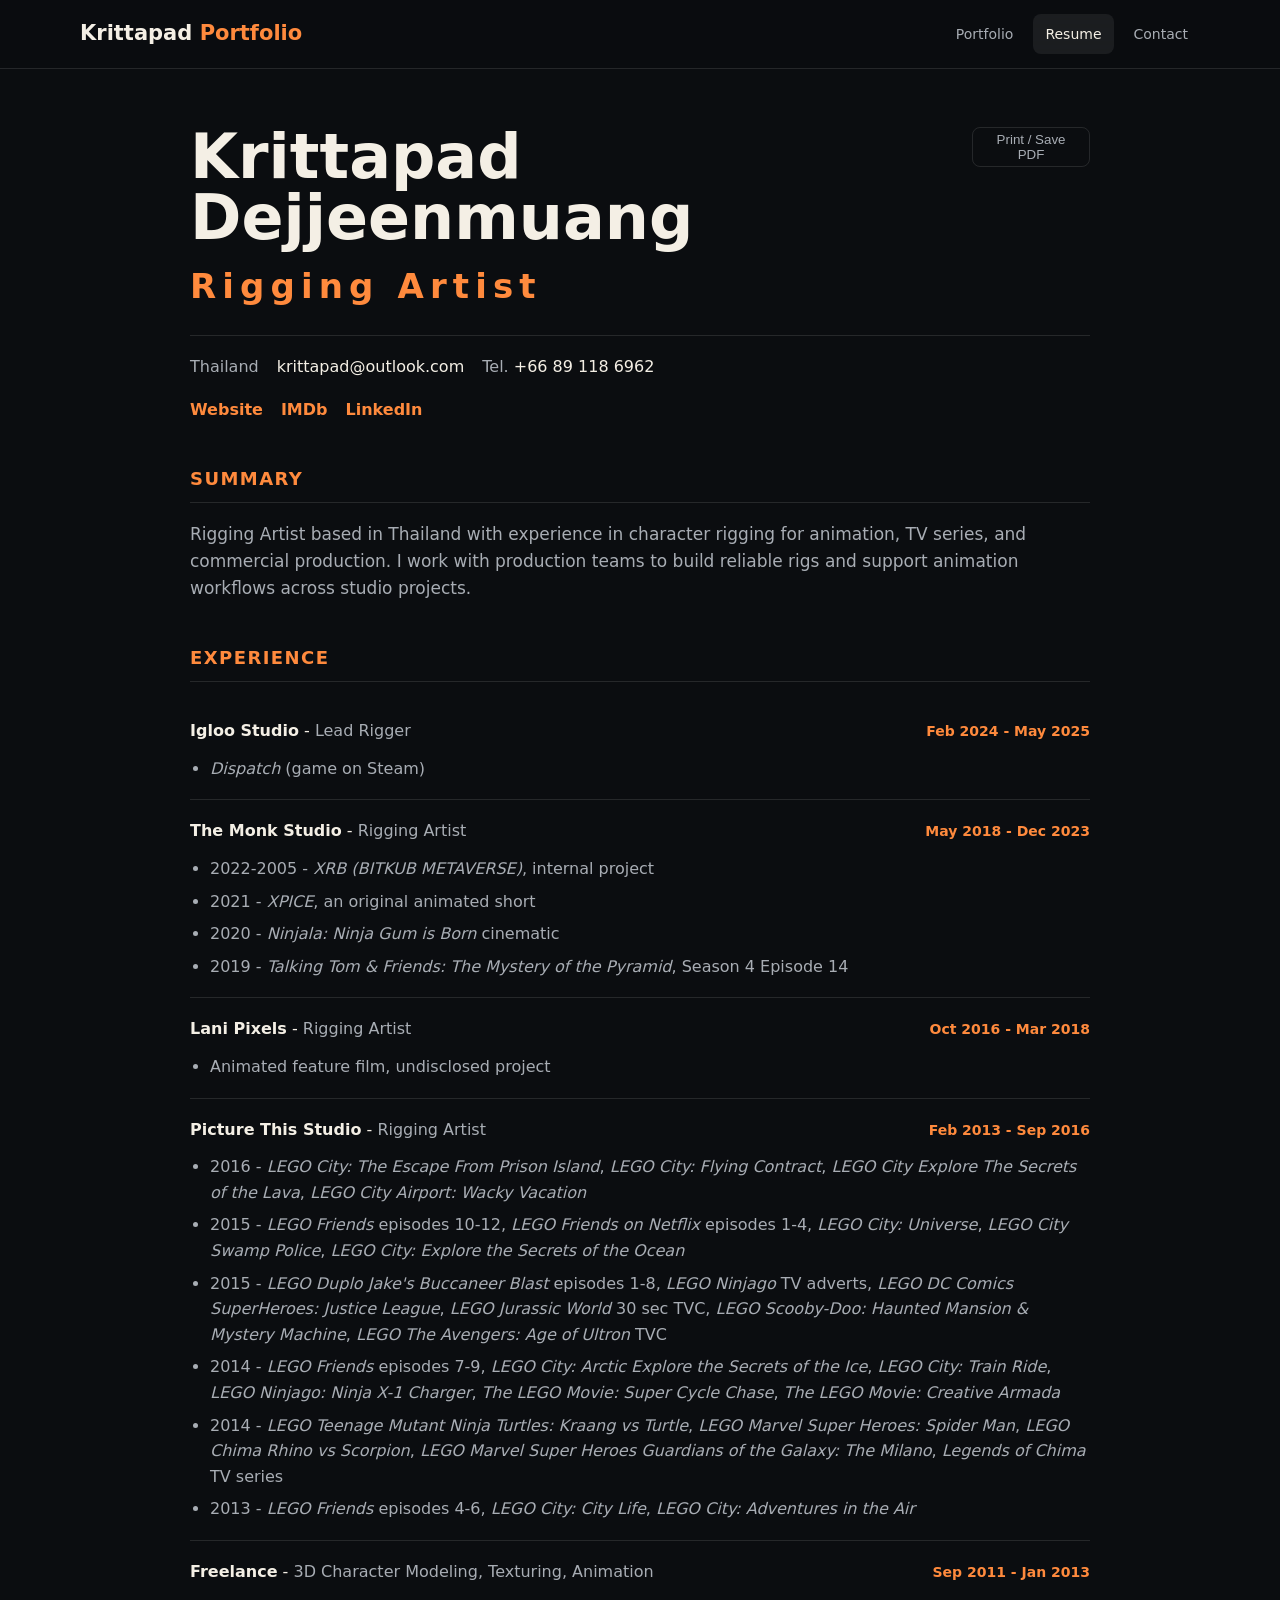
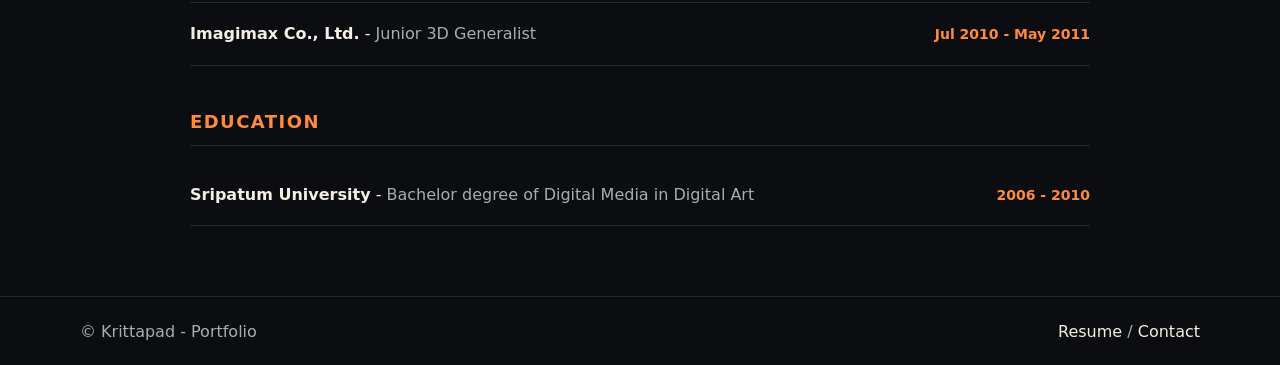
==== resume.html @ f4328eea "Add files via upload" ====
﻿<!DOCTYPE html>
<html lang="en">
<head>
  <meta charset="UTF-8">
  <meta name="viewport" content="width=device-width, initial-scale=1.0">
  <title>Resume - Krittapad Dejjeenmuang</title>
  <meta name="description" content="Resume of Krittapad Dejjeenmuang - Rigging Artist based in Thailand.">
  <link rel="stylesheet" href="assets/css/style.css">
</head>
<body>
  <header class="site-header"><div class="container site-header__inner"><a class="site-logo" href="index.html">Krittapad <span>Portfolio</span></a><button class="nav-toggle" type="button" aria-label="Toggle navigation" aria-expanded="false" aria-controls="primary-nav"><svg viewBox="0 0 24 24" fill="none" stroke="currentColor" stroke-width="2"><path d="M3 6h18M3 12h18M3 18h18"/></svg></button><nav class="nav" id="primary-nav"><div class="nav__item"><a class="nav__link" href="index.html">Portfolio</a></div><div class="nav__item"><a class="nav__link is-active" href="resume.html">Resume</a></div><div class="nav__item"><a class="nav__link" href="contact.html">Contact</a></div></nav></div></header>

  <main>
    <div class="container-narrow resume">
      <header class="resume__head">
        <div>
          <h1 class="resume__name">Krittapad Dejjeenmuang</h1>
          <p class="resume__role">Rigging Artist</p>
        </div>
        <button class="print-button" type="button" onclick="window.print()">Print / Save PDF</button>
      </header>

      <div class="resume__contact">
        <span>Thailand</span>
        <span><a href="mailto:krittapad@outlook.com">krittapad@outlook.com</a></span>
        <span>Tel. <a href="tel:+66891186962">+66 89 118 6962</a></span>
      </div>
      <div class="resume__contact resume__contact--links">
        <span><a href="index.html">Website</a></span>
        <span><a href="https://www.imdb.com/name/nm6380042/">IMDb</a></span>
        <span><a href="https://www.linkedin.com/in/krittapad/" target="_blank" rel="noopener">LinkedIn</a></span>
      </div>

      <section class="resume__section">
        <h2>Summary</h2>
        <p class="resume__summary">Rigging Artist based in Thailand with experience in character rigging for animation, TV series, and commercial production. I work with production teams to build reliable rigs and support animation workflows across studio projects.</p>
      </section>

      <section class="resume__section">
        <h2>Experience</h2>

        <article class="job">
          <div class="job__head">
            <div><span class="job__company">Igloo Studio</span> - <span class="job__role">Lead Rigger</span></div>
            <span class="job__dates">Feb 2024 - May 2025</span>
          </div>
          <ul>
            <li><em>Dispatch</em> (game on Steam)</li>
          </ul>
        </article>

        <article class="job">
          <div class="job__head">
            <div><span class="job__company">The Monk Studio</span> - <span class="job__role">Rigging Artist</span></div>
            <span class="job__dates">May 2018 - Dec 2023</span>
          </div>
          <ul>
            <li>2022-2005 - <em>XRB (BITKUB METAVERSE)</em>, internal project</li>
            <li>2021 - <em>XPICE</em>, an original animated short</li>
            <li>2020 - <em>Ninjala: Ninja Gum is Born</em> cinematic</li>
            <li>2019 - <em>Talking Tom &amp; Friends: The Mystery of the Pyramid</em>, Season 4 Episode 14</li>
          </ul>
        </article>

        <article class="job">
          <div class="job__head">
            <div><span class="job__company">Lani Pixels</span> - <span class="job__role">Rigging Artist</span></div>
            <span class="job__dates">Oct 2016 - Mar 2018</span>
          </div>
          <ul>
            <li>Animated feature film, undisclosed project</li>
          </ul>
        </article>

        <article class="job">
          <div class="job__head">
            <div><span class="job__company">Picture This Studio</span> - <span class="job__role">Rigging Artist</span></div>
            <span class="job__dates">Feb 2013 - Sep 2016</span>
          </div>
          <ul>
            <li>2016 - <em>LEGO City: The Escape From Prison Island</em>, <em>LEGO City: Flying Contract</em>, <em>LEGO City Explore The Secrets of the Lava</em>, <em>LEGO City Airport: Wacky Vacation</em></li>
            <li>2015 - <em>LEGO Friends</em> episodes 10-12, <em>LEGO Friends on Netflix</em> episodes 1-4, <em>LEGO City: Universe</em>, <em>LEGO City Swamp Police</em>, <em>LEGO City: Explore the Secrets of the Ocean</em></li>
            <li>2015 - <em>LEGO Duplo Jake's Buccaneer Blast</em> episodes 1-8, <em>LEGO Ninjago</em> TV adverts, <em>LEGO DC Comics SuperHeroes: Justice League</em>, <em>LEGO Jurassic World</em> 30 sec TVC, <em>LEGO Scooby-Doo: Haunted Mansion &amp; Mystery Machine</em>, <em>LEGO The Avengers: Age of Ultron</em> TVC</li>
            <li>2014 - <em>LEGO Friends</em> episodes 7-9, <em>LEGO City: Arctic Explore the Secrets of the Ice</em>, <em>LEGO City: Train Ride</em>, <em>LEGO Ninjago: Ninja X-1 Charger</em>, <em>The LEGO Movie: Super Cycle Chase</em>, <em>The LEGO Movie: Creative Armada</em></li>
            <li>2014 - <em>LEGO Teenage Mutant Ninja Turtles: Kraang vs Turtle</em>, <em>LEGO Marvel Super Heroes: Spider Man</em>, <em>LEGO Chima Rhino vs Scorpion</em>, <em>LEGO Marvel Super Heroes Guardians of the Galaxy: The Milano</em>, <em>Legends of Chima</em> TV series</li>
            <li>2013 - <em>LEGO Friends</em> episodes 4-6, <em>LEGO City: City Life</em>, <em>LEGO City: Adventures in the Air</em></li>
          </ul>
        </article>

        <article class="job">
          <div class="job__head">
            <div><span class="job__company">Freelance</span> - <span class="job__role">3D Character Modeling, Texturing, Animation</span></div>
            <span class="job__dates">Sep 2011 - Jan 2013</span>
          </div>
        </article>

        <article class="job">
          <div class="job__head">
            <div><span class="job__company">Imagimax Co., Ltd.</span> - <span class="job__role">Junior 3D Generalist</span></div>
            <span class="job__dates">Jul 2010 - May 2011</span>
          </div>
        </article>
      </section>

      <section class="resume__section">
        <h2>Education</h2>
        <article class="job">
          <div class="job__head">
            <div><span class="job__company">Sripatum University</span> - <span class="job__role">Bachelor degree of Digital Media in Digital Art</span></div>
            <span class="job__dates">2006 - 2010</span>
          </div>
        </article>
      </section>
    </div>
  </main>

  <footer class="site-footer"><div class="container site-footer__inner"><span>&copy; Krittapad - Portfolio</span><span><a href="resume.html">Resume</a> / <a href="contact.html">Contact</a></span></div></footer>
  <script src="assets/js/main.js"></script>
</body>
</html>
---- assets/css/style.css ----
:root {
  --bg: #0b0d10;
  --bg-soft: #12161b;
  --bg-card: #171c22;
  --fg: #f4efe5;
  --fg-muted: #a8adb4;
  --line: rgba(255, 255, 255, 0.11);
  --gold: #ff8a3d;
  --gold-strong: #ffb067;
  --teal: #70c7b7;
  --red: #d76962;
  --max: 1120px;
}

* {
  box-sizing: border-box;
}

html {
  scroll-behavior: smooth;
}

body {
  margin: 0;
  background: var(--bg);
  color: var(--fg);
  font-family: Inter, ui-sans-serif, system-ui, -apple-system, BlinkMacSystemFont, "Segoe UI", Arial, sans-serif;
  line-height: 1.6;
}

img {
  display: block;
  max-width: 100%;
}

a {
  color: inherit;
  text-decoration: none;
}

.container {
  width: min(calc(100% - 32px), var(--max));
  margin: 0 auto;
}

.container-narrow {
  width: min(calc(100% - 32px), 900px);
  margin: 0 auto;
}

.site-header {
  position: sticky;
  top: 0;
  z-index: 20;
  background: rgba(11, 13, 16, 0.86);
  border-bottom: 1px solid var(--line);
  backdrop-filter: blur(16px);
}

.site-header__inner,
.site-footer__inner {
  display: flex;
  align-items: center;
  justify-content: space-between;
  gap: 24px;
  min-height: 68px;
}

.site-logo {
  font-size: 21px;
  font-weight: 800;
  letter-spacing: 0;
}

.site-logo span {
  color: var(--gold);
}

.nav {
  display: flex;
  align-items: center;
  gap: 8px;
}

.nav__item {
  position: relative;
}

.nav__link {
  display: inline-flex;
  align-items: center;
  min-height: 40px;
  padding: 0 12px;
  color: var(--fg-muted);
  font-size: 14px;
  border-radius: 8px;
}

.nav__link:hover,
.nav__link.is-active {
  color: var(--fg);
  background: rgba(255, 255, 255, 0.07);
}

.nav__submenu {
  position: absolute;
  top: calc(100% + 10px);
  left: 0;
  width: 250px;
  margin: 0;
  padding: 8px;
  list-style: none;
  background: #14181e;
  border: 1px solid var(--line);
  border-radius: 8px;
  box-shadow: 0 18px 50px rgba(0, 0, 0, 0.36);
  opacity: 0;
  pointer-events: none;
  transform: translateY(6px);
  transition: 160ms ease;
}

.nav__item:hover .nav__submenu,
.nav__item:focus-within .nav__submenu {
  opacity: 1;
  pointer-events: auto;
  transform: translateY(0);
}

.nav__submenu a {
  display: block;
  padding: 10px 12px;
  color: var(--fg-muted);
  font-size: 14px;
  border-radius: 6px;
}

.nav__submenu a:hover {
  color: var(--fg);
  background: rgba(255, 255, 255, 0.07);
}

.nav-toggle {
  display: none;
  width: 42px;
  height: 42px;
  align-items: center;
  justify-content: center;
  color: var(--fg);
  background: transparent;
  border: 1px solid var(--line);
  border-radius: 8px;
}

.nav-toggle svg {
  width: 22px;
  height: 22px;
}

.hero {
  padding: 72px 0 54px;
  border-bottom: 1px solid var(--line);
}

.home-intro {
  padding: 72px 0 28px;
}

.home-intro h1 {
  max-width: 760px;
  margin: 0;
  font-size: clamp(44px, 6vw, 78px);
  line-height: 0.98;
  letter-spacing: 0;
}

.home-intro p {
  max-width: 690px;
  margin: 0;
  color: var(--fg-muted);
  font-size: 18px;
}

.home-reel {
  padding: 24px 0 70px;
}

.hero__grid {
  display: grid;
  grid-template-columns: minmax(0, 0.92fr) minmax(320px, 1.08fr);
  align-items: center;
  gap: 46px;
}

.hero__eyebrow,
.section__kicker,
.detail__label {
  display: block;
  color: var(--gold);
  font-size: 12px;
  font-weight: 800;
  letter-spacing: 0.08em;
  text-transform: uppercase;
}

.hero h1,
.page-title h1 {
  margin: 10px 0 16px;
  font-size: clamp(48px, 7vw, 92px);
  line-height: 0.92;
  letter-spacing: 0;
}

.hero p,
.page-title p {
  max-width: 680px;
  margin: 0;
  color: var(--fg-muted);
  font-size: 18px;
}

.hero__actions {
  display: flex;
  flex-wrap: wrap;
  gap: 12px;
  margin-top: 28px;
}

.button {
  display: inline-flex;
  align-items: center;
  justify-content: center;
  min-height: 44px;
  padding: 0 16px;
  color: var(--fg);
  font-weight: 750;
  border: 1px solid var(--line);
  border-radius: 8px;
  background: rgba(255, 255, 255, 0.04);
}

.button:hover {
  border-color: rgba(255, 255, 255, 0.28);
}

.button--primary {
  color: #11100d;
  background: var(--gold);
  border-color: var(--gold);
}

.featured-video {
  position: relative;
  display: block;
  overflow: hidden;
  min-height: 350px;
  border: 1px solid var(--line);
  border-radius: 8px;
  background: var(--bg-soft);
}

.featured-video img {
  width: 100%;
  height: 100%;
  min-height: 350px;
  object-fit: cover;
}

.featured-video__badge,
.card__tag {
  position: absolute;
  left: 14px;
  bottom: 14px;
  padding: 6px 10px;
  color: #11100d;
  font-size: 12px;
  font-weight: 850;
  background: var(--gold);
  border-radius: 999px;
}

.section {
  padding: 54px 0;
}

.section--alt {
  background: var(--bg-soft);
  border-top: 1px solid var(--line);
  border-bottom: 1px solid var(--line);
}

.section__head {
  display: flex;
  align-items: end;
  justify-content: space-between;
  gap: 20px;
  margin-bottom: 22px;
}

.section__head h2 {
  margin: 4px 0 0;
  font-size: 34px;
  line-height: 1.1;
}

.section__head a {
  color: var(--teal);
  font-weight: 750;
}

.grid {
  display: grid;
  gap: 18px;
}

.grid--three {
  grid-template-columns: repeat(3, minmax(0, 1fr));
}

.card {
  display: flex;
  min-width: 0;
  flex-direction: column;
  overflow: hidden;
  background: var(--bg-card);
  border: 1px solid var(--line);
  border-radius: 8px;
  transition: 160ms ease;
}

.card:hover {
  transform: translateY(-3px);
  border-color: rgba(232, 191, 99, 0.55);
}

.card__thumb {
  position: relative;
  aspect-ratio: 16 / 9;
  background: #20262e;
}

.card__thumb img {
  width: 100%;
  height: 100%;
  object-fit: cover;
}

.card__body {
  padding: 18px;
}

.card h3 {
  margin: 0 0 8px;
  font-size: 20px;
  line-height: 1.22;
}

.card p,
.detail p,
.timeline p {
  margin: 0;
  color: var(--fg-muted);
}

.page-title {
  padding: 64px 0 30px;
}

.resume {
  padding: 58px 0 70px;
}

.resume__head {
  display: flex;
  align-items: start;
  justify-content: space-between;
  gap: 24px;
  padding-bottom: 22px;
  border-bottom: 1px solid var(--line);
}

.resume__name {
  margin: 0;
  font-size: clamp(36px, 6vw, 62px);
  line-height: 0.98;
}

.resume__role {
  margin: 10px 0 0;
  color: var(--gold);
  font-size: clamp(22px, 3vw, 34px);
  font-weight: 850;
  letter-spacing: 0.18em;
}

.print-button {
  min-height: 40px;
  padding: 0 14px;
  color: var(--fg-muted);
  background: transparent;
  border: 1px solid var(--line);
  border-radius: 8px;
  cursor: pointer;
}

.print-button:hover {
  color: var(--fg);
  border-color: var(--gold);
}

.resume__contact {
  display: flex;
  flex-wrap: wrap;
  gap: 10px 18px;
  margin-top: 18px;
  color: var(--fg-muted);
}

.resume__contact a {
  color: var(--fg);
}

.resume__contact--links a {
  color: var(--gold);
  font-weight: 750;
}

.resume__section {
  margin-top: 42px;
}

.resume__section h2 {
  margin: 0 0 18px;
  padding-bottom: 8px;
  color: var(--gold);
  font-size: 18px;
  letter-spacing: 0.08em;
  text-transform: uppercase;
  border-bottom: 1px solid var(--line);
}

.resume__summary {
  max-width: 840px;
  margin: 0;
  color: var(--fg-muted);
  font-size: 17px;
}

.job {
  padding: 18px 0;
  border-bottom: 1px solid var(--line);
}

.job__head {
  display: flex;
  align-items: baseline;
  justify-content: space-between;
  gap: 18px;
}

.job__company {
  color: var(--fg);
  font-weight: 850;
}

.job__role {
  color: var(--fg-muted);
}

.job__dates {
  flex: 0 0 auto;
  color: var(--gold);
  font-size: 14px;
  font-weight: 750;
}

.job ul {
  margin: 12px 0 0;
  padding-left: 20px;
  color: var(--fg-muted);
}

.job li + li {
  margin-top: 7px;
}

.detail-grid {
  display: grid;
  grid-template-columns: 1.05fr 0.95fr;
  gap: 28px;
}

.detail {
  padding: 24px;
  background: var(--bg-card);
  border: 1px solid var(--line);
  border-radius: 8px;
}

.detail h2,
.detail h3 {
  margin: 8px 0 10px;
}

.video-frame {
  overflow: hidden;
  aspect-ratio: 16 / 9;
  background: #050607;
  border: 1px solid var(--line);
  border-radius: 8px;
}

.video-frame iframe {
  width: 100%;
  height: 100%;
  border: 0;
}

.video-frame--home {
  max-width: 1136px;
  margin: 0 auto;
}

.video-poster {
  position: relative;
  display: block;
  overflow: hidden;
  aspect-ratio: 16 / 9;
  background: #050607;
  border: 1px solid var(--line);
  border-radius: 8px;
}

.video-poster img {
  width: 100%;
  height: 100%;
  object-fit: cover;
}

.video-poster__play {
  position: absolute;
  left: 50%;
  top: 50%;
  display: inline-flex;
  align-items: center;
  justify-content: center;
  min-width: 76px;
  min-height: 48px;
  color: #11100d;
  font-size: 15px;
  font-weight: 900;
  background: var(--gold);
  border-radius: 8px;
  transform: translate(-50%, -50%);
  box-shadow: 0 14px 34px rgba(0, 0, 0, 0.35);
}

.reel-caption {
  max-width: 1136px;
  margin: 14px auto 0;
  color: var(--gold);
  font-size: 18px;
  font-weight: 800;
}

.reel-link {
  max-width: 1136px;
  margin: 4px auto 0;
  color: var(--fg-muted);
  font-size: 14px;
}

.reel-link a {
  color: var(--gold);
  font-weight: 750;
}

.timeline {
  display: grid;
  gap: 14px;
}

.timeline__item {
  padding: 18px;
  border-left: 3px solid var(--gold);
  background: var(--bg-card);
  border-radius: 0 8px 8px 0;
}

.timeline h3 {
  margin: 0 0 4px;
}

.contact-list {
  display: grid;
  gap: 12px;
  margin-top: 20px;
}

.contact-list a {
  display: flex;
  align-items: center;
  justify-content: space-between;
  gap: 16px;
  padding: 16px 18px;
  background: var(--bg-card);
  border: 1px solid var(--line);
  border-radius: 8px;
}

.contact-list span {
  color: var(--fg-muted);
}

.site-footer {
  color: var(--fg-muted);
  border-top: 1px solid var(--line);
}

.site-footer a {
  color: var(--fg);
}

@media (max-width: 820px) {
  .site-header__inner {
    min-height: 62px;
  }

  .nav-toggle {
    display: inline-flex;
  }

  .nav {
    position: absolute;
    top: 62px;
    left: 0;
    right: 0;
    display: none;
    flex-direction: column;
    align-items: stretch;
    padding: 10px 16px 16px;
    background: #0d1014;
    border-bottom: 1px solid var(--line);
  }

  .nav.is-open {
    display: flex;
  }

  .nav__link {
    width: 100%;
  }

  .nav__submenu {
    position: static;
    width: 100%;
    margin: 0 0 8px;
    opacity: 1;
    pointer-events: auto;
    transform: none;
    box-shadow: none;
  }

  .hero {
    padding-top: 46px;
  }

  .hero__grid,
  .detail-grid,
  .grid--three {
    grid-template-columns: 1fr;
  }

  .featured-video,
  .featured-video img {
    min-height: 250px;
  }

  .section__head,
  .site-footer__inner {
    align-items: start;
    flex-direction: column;
  }
}
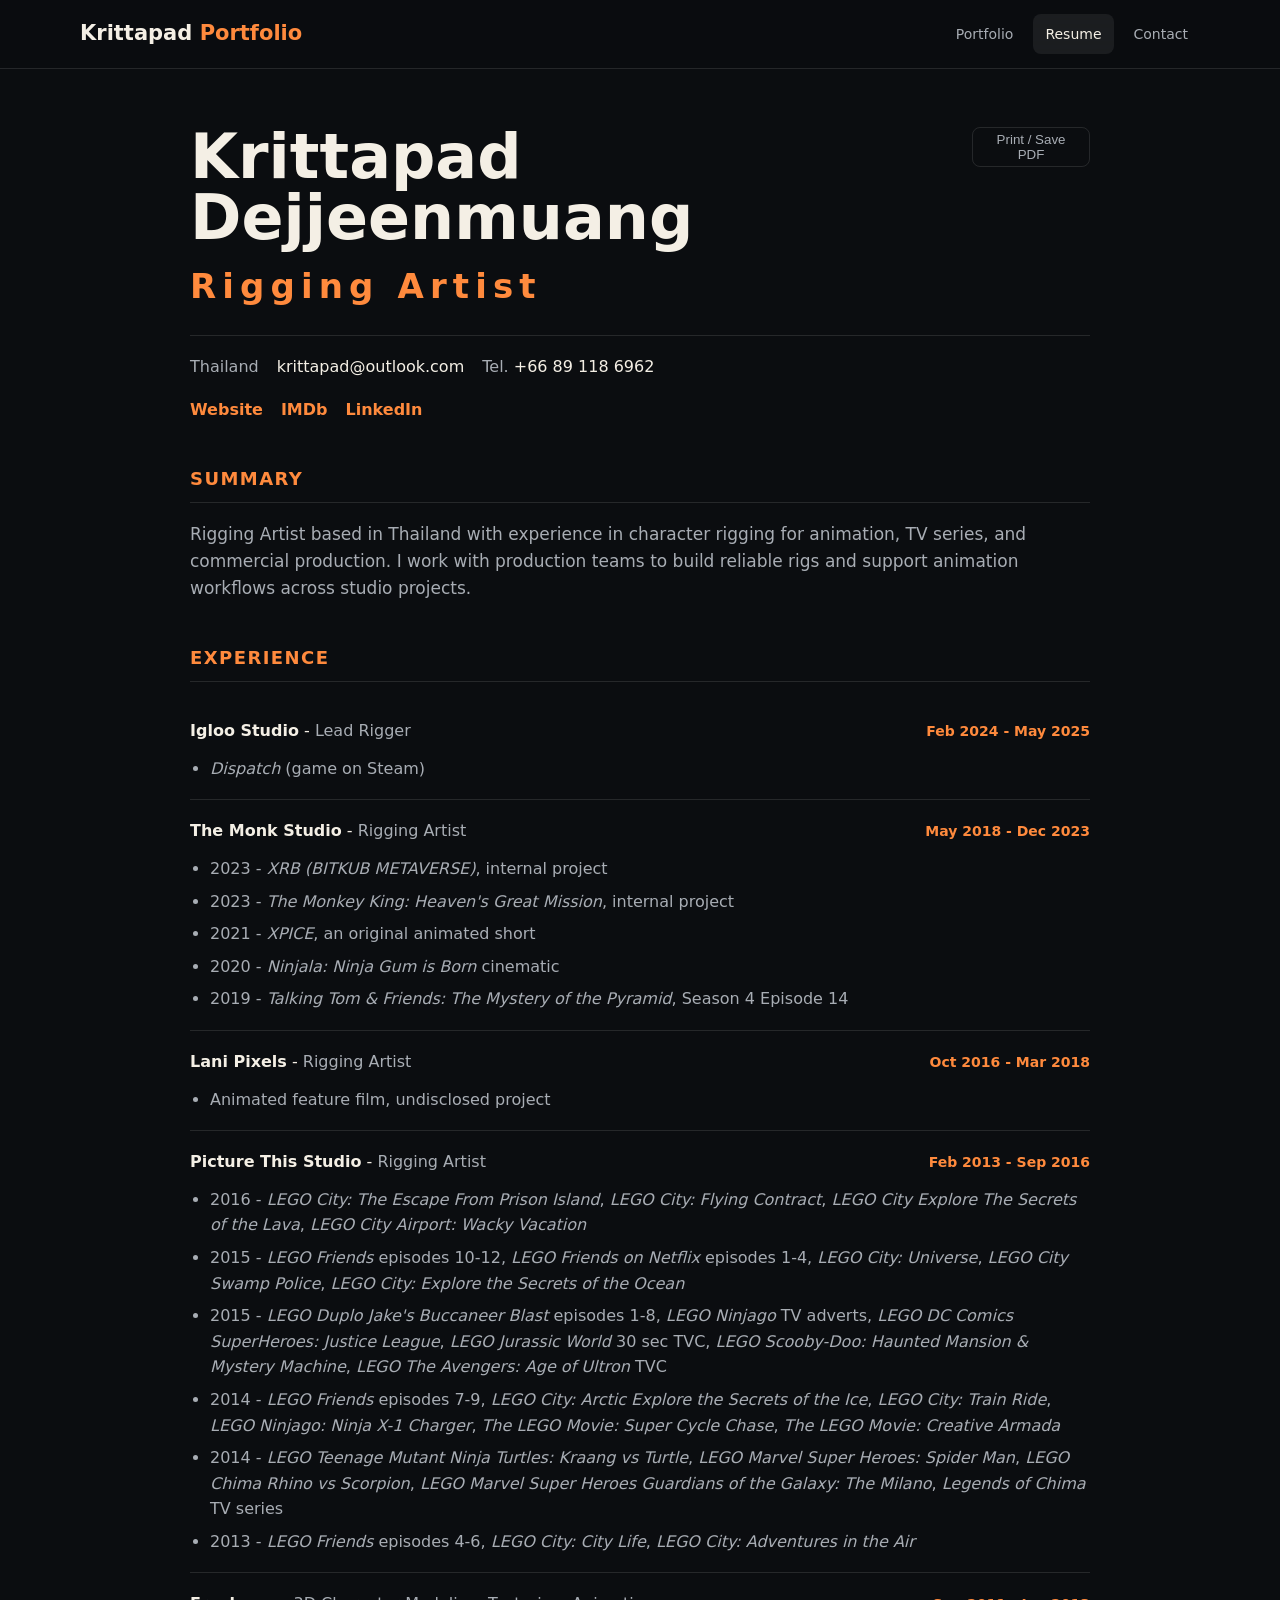
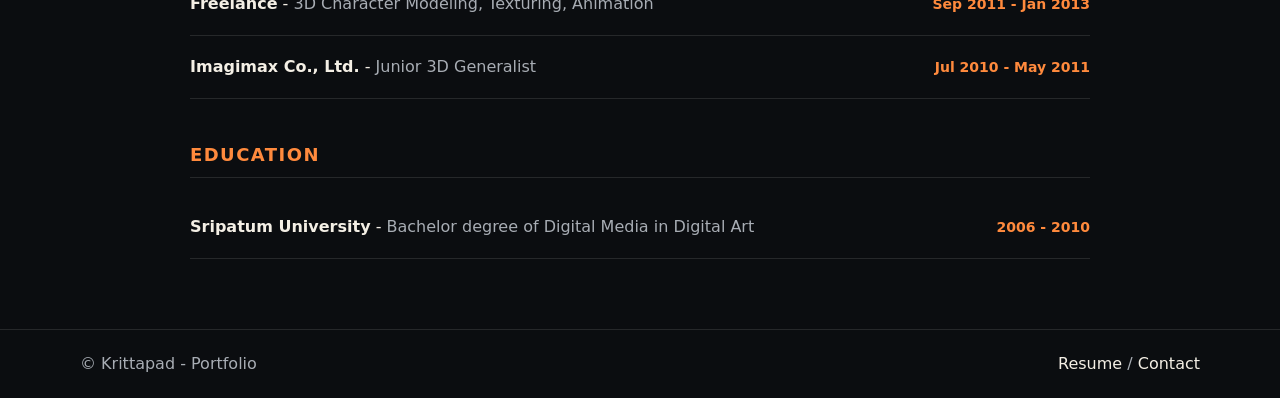
==== commit 9b5842e5: "Update project years and add new projects in resume update project as monk studio and correct time l" ====
--- a/resume.html
+++ b/resume.html
@@ -1,121 +1,122 @@
-﻿<!DOCTYPE html>
-<html lang="en">
-<head>
-  <meta charset="UTF-8">
-  <meta name="viewport" content="width=device-width, initial-scale=1.0">
-  <title>Resume - Krittapad Dejjeenmuang</title>
-  <meta name="description" content="Resume of Krittapad Dejjeenmuang - Rigging Artist based in Thailand.">
-  <link rel="stylesheet" href="assets/css/style.css">
-</head>
-<body>
-  <header class="site-header"><div class="container site-header__inner"><a class="site-logo" href="index.html">Krittapad <span>Portfolio</span></a><button class="nav-toggle" type="button" aria-label="Toggle navigation" aria-expanded="false" aria-controls="primary-nav"><svg viewBox="0 0 24 24" fill="none" stroke="currentColor" stroke-width="2"><path d="M3 6h18M3 12h18M3 18h18"/></svg></button><nav class="nav" id="primary-nav"><div class="nav__item"><a class="nav__link" href="index.html">Portfolio</a></div><div class="nav__item"><a class="nav__link is-active" href="resume.html">Resume</a></div><div class="nav__item"><a class="nav__link" href="contact.html">Contact</a></div></nav></div></header>
-
-  <main>
-    <div class="container-narrow resume">
-      <header class="resume__head">
-        <div>
-          <h1 class="resume__name">Krittapad Dejjeenmuang</h1>
-          <p class="resume__role">Rigging Artist</p>
-        </div>
-        <button class="print-button" type="button" onclick="window.print()">Print / Save PDF</button>
-      </header>
-
-      <div class="resume__contact">
-        <span>Thailand</span>
-        <span><a href="mailto:krittapad@outlook.com">krittapad@outlook.com</a></span>
-        <span>Tel. <a href="tel:+66891186962">+66 89 118 6962</a></span>
-      </div>
-      <div class="resume__contact resume__contact--links">
-        <span><a href="index.html">Website</a></span>
-        <span><a href="https://www.imdb.com/name/nm6380042/">IMDb</a></span>
-        <span><a href="https://www.linkedin.com/in/krittapad/" target="_blank" rel="noopener">LinkedIn</a></span>
-      </div>
-
-      <section class="resume__section">
-        <h2>Summary</h2>
-        <p class="resume__summary">Rigging Artist based in Thailand with experience in character rigging for animation, TV series, and commercial production. I work with production teams to build reliable rigs and support animation workflows across studio projects.</p>
-      </section>
-
-      <section class="resume__section">
-        <h2>Experience</h2>
-
-        <article class="job">
-          <div class="job__head">
-            <div><span class="job__company">Igloo Studio</span> - <span class="job__role">Lead Rigger</span></div>
-            <span class="job__dates">Feb 2024 - May 2025</span>
-          </div>
-          <ul>
-            <li><em>Dispatch</em> (game on Steam)</li>
-          </ul>
-        </article>
-
-        <article class="job">
-          <div class="job__head">
-            <div><span class="job__company">The Monk Studio</span> - <span class="job__role">Rigging Artist</span></div>
-            <span class="job__dates">May 2018 - Dec 2023</span>
-          </div>
-          <ul>
-            <li>2022-2005 - <em>XRB (BITKUB METAVERSE)</em>, internal project</li>
-            <li>2021 - <em>XPICE</em>, an original animated short</li>
-            <li>2020 - <em>Ninjala: Ninja Gum is Born</em> cinematic</li>
-            <li>2019 - <em>Talking Tom &amp; Friends: The Mystery of the Pyramid</em>, Season 4 Episode 14</li>
-          </ul>
-        </article>
-
-        <article class="job">
-          <div class="job__head">
-            <div><span class="job__company">Lani Pixels</span> - <span class="job__role">Rigging Artist</span></div>
-            <span class="job__dates">Oct 2016 - Mar 2018</span>
-          </div>
-          <ul>
-            <li>Animated feature film, undisclosed project</li>
-          </ul>
-        </article>
-
-        <article class="job">
-          <div class="job__head">
-            <div><span class="job__company">Picture This Studio</span> - <span class="job__role">Rigging Artist</span></div>
-            <span class="job__dates">Feb 2013 - Sep 2016</span>
-          </div>
-          <ul>
-            <li>2016 - <em>LEGO City: The Escape From Prison Island</em>, <em>LEGO City: Flying Contract</em>, <em>LEGO City Explore The Secrets of the Lava</em>, <em>LEGO City Airport: Wacky Vacation</em></li>
-            <li>2015 - <em>LEGO Friends</em> episodes 10-12, <em>LEGO Friends on Netflix</em> episodes 1-4, <em>LEGO City: Universe</em>, <em>LEGO City Swamp Police</em>, <em>LEGO City: Explore the Secrets of the Ocean</em></li>
-            <li>2015 - <em>LEGO Duplo Jake's Buccaneer Blast</em> episodes 1-8, <em>LEGO Ninjago</em> TV adverts, <em>LEGO DC Comics SuperHeroes: Justice League</em>, <em>LEGO Jurassic World</em> 30 sec TVC, <em>LEGO Scooby-Doo: Haunted Mansion &amp; Mystery Machine</em>, <em>LEGO The Avengers: Age of Ultron</em> TVC</li>
-            <li>2014 - <em>LEGO Friends</em> episodes 7-9, <em>LEGO City: Arctic Explore the Secrets of the Ice</em>, <em>LEGO City: Train Ride</em>, <em>LEGO Ninjago: Ninja X-1 Charger</em>, <em>The LEGO Movie: Super Cycle Chase</em>, <em>The LEGO Movie: Creative Armada</em></li>
-            <li>2014 - <em>LEGO Teenage Mutant Ninja Turtles: Kraang vs Turtle</em>, <em>LEGO Marvel Super Heroes: Spider Man</em>, <em>LEGO Chima Rhino vs Scorpion</em>, <em>LEGO Marvel Super Heroes Guardians of the Galaxy: The Milano</em>, <em>Legends of Chima</em> TV series</li>
-            <li>2013 - <em>LEGO Friends</em> episodes 4-6, <em>LEGO City: City Life</em>, <em>LEGO City: Adventures in the Air</em></li>
-          </ul>
-        </article>
-
-        <article class="job">
-          <div class="job__head">
-            <div><span class="job__company">Freelance</span> - <span class="job__role">3D Character Modeling, Texturing, Animation</span></div>
-            <span class="job__dates">Sep 2011 - Jan 2013</span>
-          </div>
-        </article>
-
-        <article class="job">
-          <div class="job__head">
-            <div><span class="job__company">Imagimax Co., Ltd.</span> - <span class="job__role">Junior 3D Generalist</span></div>
-            <span class="job__dates">Jul 2010 - May 2011</span>
-          </div>
-        </article>
-      </section>
-
-      <section class="resume__section">
-        <h2>Education</h2>
-        <article class="job">
-          <div class="job__head">
-            <div><span class="job__company">Sripatum University</span> - <span class="job__role">Bachelor degree of Digital Media in Digital Art</span></div>
-            <span class="job__dates">2006 - 2010</span>
-          </div>
-        </article>
-      </section>
-    </div>
-  </main>
-
-  <footer class="site-footer"><div class="container site-footer__inner"><span>&copy; Krittapad - Portfolio</span><span><a href="resume.html">Resume</a> / <a href="contact.html">Contact</a></span></div></footer>
-  <script src="assets/js/main.js"></script>
-</body>
-</html>
+﻿<!DOCTYPE html>
+<html lang="en">
+<head>
+  <meta charset="UTF-8">
+  <meta name="viewport" content="width=device-width, initial-scale=1.0">
+  <title>Resume - Krittapad Dejjeenmuang</title>
+  <meta name="description" content="Resume of Krittapad Dejjeenmuang - Rigging Artist based in Thailand.">
+  <link rel="stylesheet" href="assets/css/style.css">
+</head>
+<body>
+  <header class="site-header"><div class="container site-header__inner"><a class="site-logo" href="index.html">Krittapad <span>Portfolio</span></a><button class="nav-toggle" type="button" aria-label="Toggle navigation" aria-expanded="false" aria-controls="primary-nav"><svg viewBox="0 0 24 24" fill="none" stroke="currentColor" stroke-width="2"><path d="M3 6h18M3 12h18M3 18h18"/></svg></button><nav class="nav" id="primary-nav"><div class="nav__item"><a class="nav__link" href="index.html">Portfolio</a></div><div class="nav__item"><a class="nav__link is-active" href="resume.html">Resume</a></div><div class="nav__item"><a class="nav__link" href="contact.html">Contact</a></div></nav></div></header>
 
+  <main>
+    <div class="container-narrow resume">
+      <header class="resume__head">
+        <div>
+          <h1 class="resume__name">Krittapad Dejjeenmuang</h1>
+          <p class="resume__role">Rigging Artist</p>
+        </div>
+        <button class="print-button" type="button" onclick="window.print()">Print / Save PDF</button>
+      </header>
+
+      <div class="resume__contact">
+        <span>Thailand</span>
+        <span><a href="mailto:krittapad@outlook.com">krittapad@outlook.com</a></span>
+        <span>Tel. <a href="tel:+66891186962">+66 89 118 6962</a></span>
+      </div>
+      <div class="resume__contact resume__contact--links">
+        <span><a href="index.html">Website</a></span>
+        <span><a href="https://www.imdb.com/name/nm6380042/">IMDb</a></span>
+        <span><a href="https://www.linkedin.com/in/krittapad/" target="_blank" rel="noopener">LinkedIn</a></span>
+      </div>
+
+      <section class="resume__section">
+        <h2>Summary</h2>
+        <p class="resume__summary">Rigging Artist based in Thailand with experience in character rigging for animation, TV series, and commercial production. I work with production teams to build reliable rigs and support animation workflows across studio projects.</p>
+      </section>
+
+      <section class="resume__section">
+        <h2>Experience</h2>
+
+        <article class="job">
+          <div class="job__head">
+            <div><span class="job__company">Igloo Studio</span> - <span class="job__role">Lead Rigger</span></div>
+            <span class="job__dates">Feb 2024 - May 2025</span>
+          </div>
+          <ul>
+            <li><em>Dispatch</em> (game on Steam)</li>
+          </ul>
+        </article>
+
+        <article class="job">
+          <div class="job__head">
+            <div><span class="job__company">The Monk Studio</span> - <span class="job__role">Rigging Artist</span></div>
+            <span class="job__dates">May 2018 - Dec 2023</span>
+          </div>
+          <ul>
+            <li>2023 - <em>XRB (BITKUB METAVERSE)</em>, internal project</li>
+            <li>2023 - <em>The Monkey King: Heaven's Great Mission</em>, internal project</li>
+            <li>2021 - <em>XPICE</em>, an original animated short</li>
+            <li>2020 - <em>Ninjala: Ninja Gum is Born</em> cinematic</li>
+            <li>2019 - <em>Talking Tom &amp; Friends: The Mystery of the Pyramid</em>, Season 4 Episode 14</li>
+          </ul>
+        </article>
+
+        <article class="job">
+          <div class="job__head">
+            <div><span class="job__company">Lani Pixels</span> - <span class="job__role">Rigging Artist</span></div>
+            <span class="job__dates">Oct 2016 - Mar 2018</span>
+          </div>
+          <ul>
+            <li>Animated feature film, undisclosed project</li>
+          </ul>
+        </article>
+
+        <article class="job">
+          <div class="job__head">
+            <div><span class="job__company">Picture This Studio</span> - <span class="job__role">Rigging Artist</span></div>
+            <span class="job__dates">Feb 2013 - Sep 2016</span>
+          </div>
+          <ul>
+            <li>2016 - <em>LEGO City: The Escape From Prison Island</em>, <em>LEGO City: Flying Contract</em>, <em>LEGO City Explore The Secrets of the Lava</em>, <em>LEGO City Airport: Wacky Vacation</em></li>
+            <li>2015 - <em>LEGO Friends</em> episodes 10-12, <em>LEGO Friends on Netflix</em> episodes 1-4, <em>LEGO City: Universe</em>, <em>LEGO City Swamp Police</em>, <em>LEGO City: Explore the Secrets of the Ocean</em></li>
+            <li>2015 - <em>LEGO Duplo Jake's Buccaneer Blast</em> episodes 1-8, <em>LEGO Ninjago</em> TV adverts, <em>LEGO DC Comics SuperHeroes: Justice League</em>, <em>LEGO Jurassic World</em> 30 sec TVC, <em>LEGO Scooby-Doo: Haunted Mansion &amp; Mystery Machine</em>, <em>LEGO The Avengers: Age of Ultron</em> TVC</li>
+            <li>2014 - <em>LEGO Friends</em> episodes 7-9, <em>LEGO City: Arctic Explore the Secrets of the Ice</em>, <em>LEGO City: Train Ride</em>, <em>LEGO Ninjago: Ninja X-1 Charger</em>, <em>The LEGO Movie: Super Cycle Chase</em>, <em>The LEGO Movie: Creative Armada</em></li>
+            <li>2014 - <em>LEGO Teenage Mutant Ninja Turtles: Kraang vs Turtle</em>, <em>LEGO Marvel Super Heroes: Spider Man</em>, <em>LEGO Chima Rhino vs Scorpion</em>, <em>LEGO Marvel Super Heroes Guardians of the Galaxy: The Milano</em>, <em>Legends of Chima</em> TV series</li>
+            <li>2013 - <em>LEGO Friends</em> episodes 4-6, <em>LEGO City: City Life</em>, <em>LEGO City: Adventures in the Air</em></li>
+          </ul>
+        </article>
+
+        <article class="job">
+          <div class="job__head">
+            <div><span class="job__company">Freelance</span> - <span class="job__role">3D Character Modeling, Texturing, Animation</span></div>
+            <span class="job__dates">Sep 2011 - Jan 2013</span>
+          </div>
+        </article>
+
+        <article class="job">
+          <div class="job__head">
+            <div><span class="job__company">Imagimax Co., Ltd.</span> - <span class="job__role">Junior 3D Generalist</span></div>
+            <span class="job__dates">Jul 2010 - May 2011</span>
+          </div>
+        </article>
+      </section>
+
+      <section class="resume__section">
+        <h2>Education</h2>
+        <article class="job">
+          <div class="job__head">
+            <div><span class="job__company">Sripatum University</span> - <span class="job__role">Bachelor degree of Digital Media in Digital Art</span></div>
+            <span class="job__dates">2006 - 2010</span>
+          </div>
+        </article>
+      </section>
+    </div>
+  </main>
+
+  <footer class="site-footer"><div class="container site-footer__inner"><span>&copy; Krittapad - Portfolio</span><span><a href="resume.html">Resume</a> / <a href="contact.html">Contact</a></span></div></footer>
+  <script src="assets/js/main.js"></script>
+</body>
+</html>
+
--- a/assets/css/style.css
+++ b/assets/css/style.css
@@ -682,3 +682,118 @@
     flex-direction: column;
   }
 }
+
+@media print {
+  @page {
+    size: A4;
+    margin: 12mm;
+  }
+
+  * {
+    box-shadow: none !important;
+    text-shadow: none !important;
+  }
+
+  body {
+    background: var(--bg);
+    color: #111;
+    font-size: 10.2pt;
+    line-height: 1.34;
+    -webkit-print-color-adjust: exact;
+    print-color-adjust: exact;
+  }
+
+  .site-header,
+  .site-footer,
+  .print-button {
+    display: none !important;
+  }
+
+  .container-narrow,
+  .resume {
+    width: 100%;
+    max-width: none;
+    padding: 0;
+    margin: 0;
+  }
+
+  .resume__head {
+    display: block;
+    padding: 4mm 0 7mm;
+    border-bottom: 1px solid var(--line);
+  }
+
+  .resume__name {
+    color: #111;
+    font-size: 31pt;
+    line-height: 1;
+    text-align: center;
+  }
+
+  .resume__role {
+    margin-top: 3.5mm;
+    color: var(--gold);
+    font-size: 17pt;
+    letter-spacing: 0.16em;
+    text-align: center;
+  }
+
+  .resume__contact {
+    justify-content: center;
+    gap: 2mm 6mm;
+    margin-top: 4mm;
+    color: #111;
+  }
+
+  .resume__contact a,
+  .resume__contact--links a {
+    color: #111;
+  }
+
+  .resume__section {
+    margin-top: 7mm;
+  }
+
+  .resume__section h2 {
+    margin: 0 0 2.2mm;
+    padding-bottom: 1.1mm;
+    color: var(--gold);
+    font-size: 10.8pt;
+    border-bottom: 1px solid var(--line);
+  }
+
+  .resume__summary {
+    max-width: none;
+    color: #111;
+    font-size: 10.2pt;
+  }
+
+  .job {
+    padding: 1.9mm 0;
+    border-bottom: 0;
+  }
+
+  .job__head {
+    gap: 4mm;
+  }
+
+  .job__company,
+  .job__role {
+    color: #111;
+  }
+
+  .job__dates {
+    color: var(--gold);
+    font-size: 9.3pt;
+  }
+
+  .job ul {
+    margin: 1.1mm 0 0;
+    padding-left: 5.4mm;
+    color: #111;
+  }
+
+  .job li + li {
+    margin-top: 0.75mm;
+  }
+}
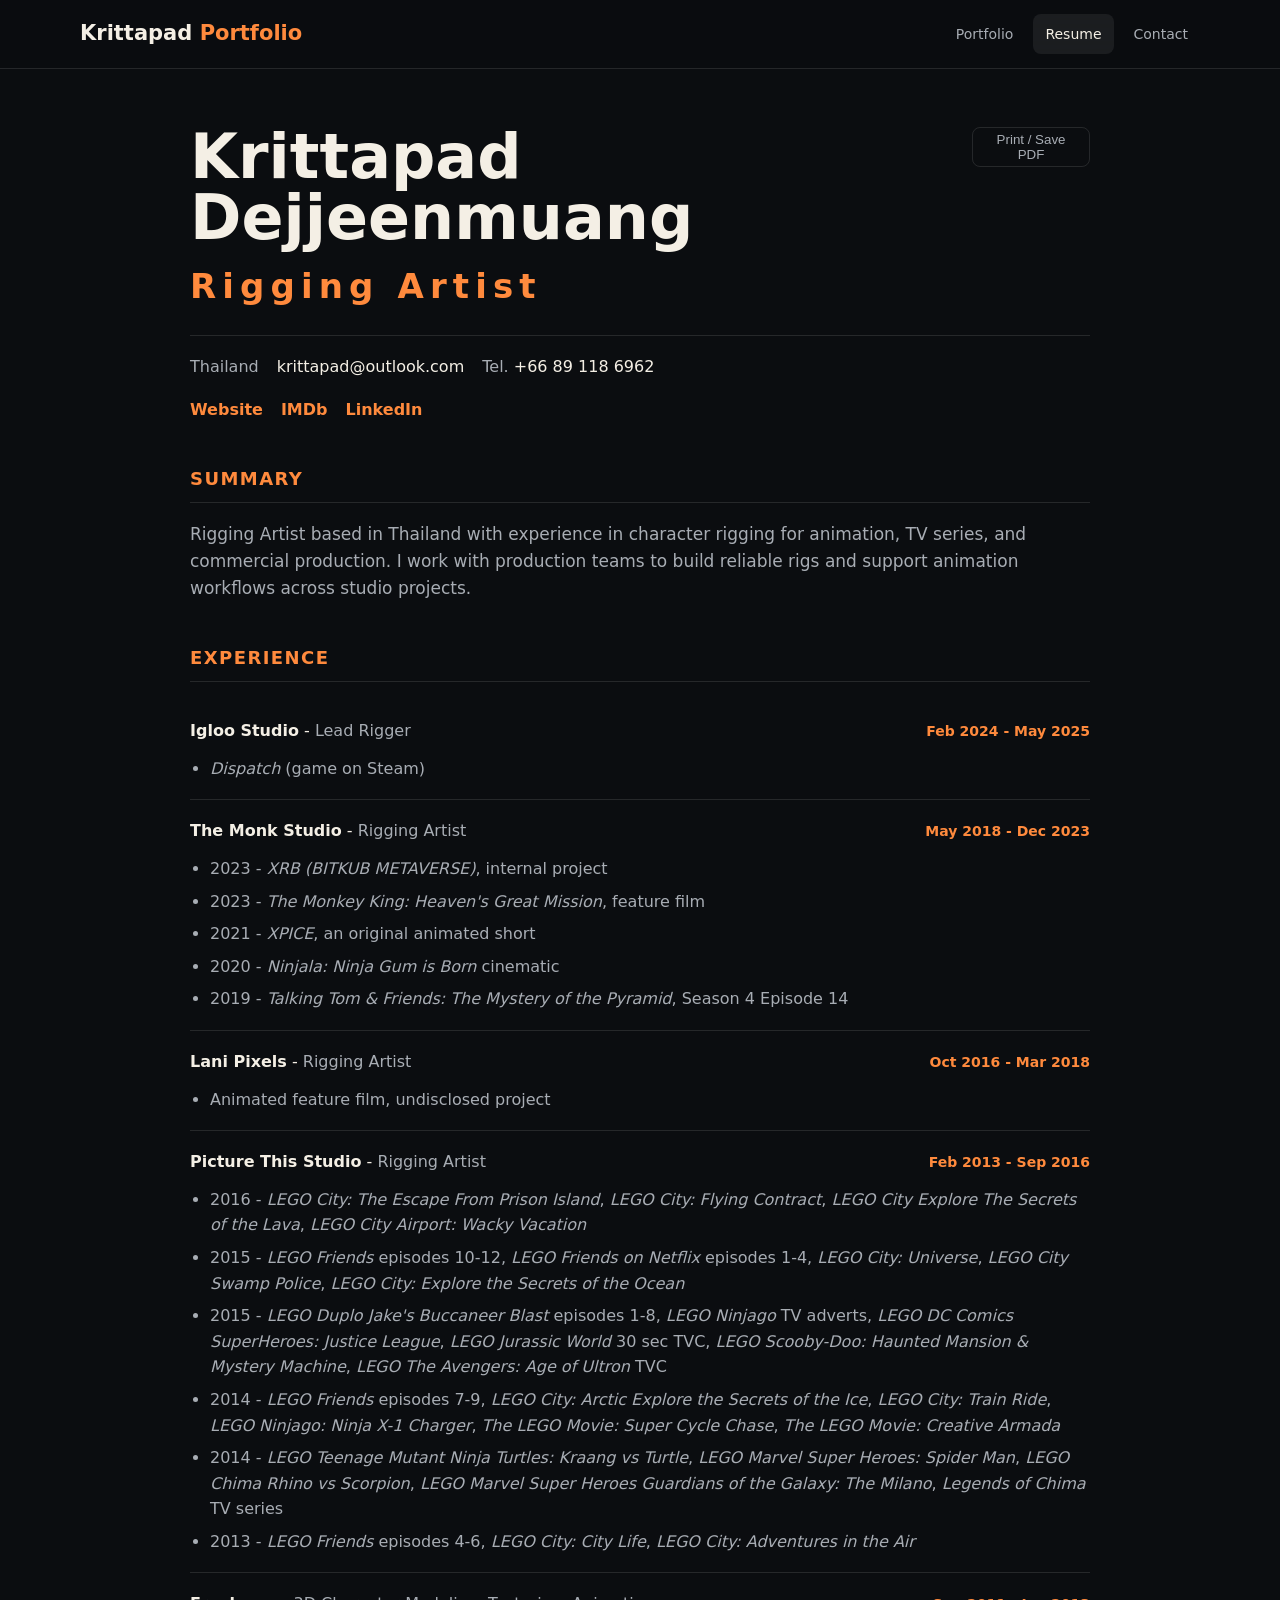
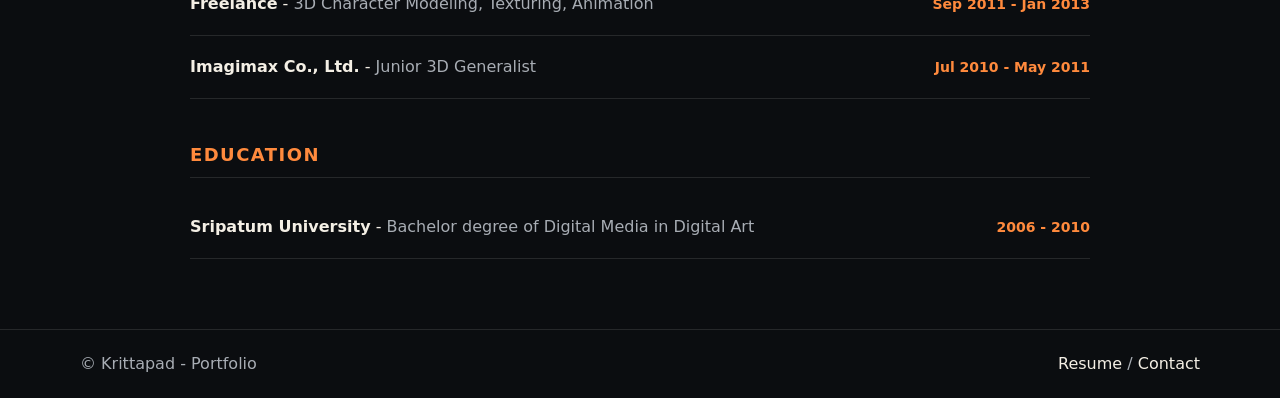
==== commit 2ca51ffe: "Update resume.html correct project" ====
--- a/resume.html
+++ b/resume.html
@@ -56,7 +56,7 @@
           </div>
           <ul>
             <li>2023 - <em>XRB (BITKUB METAVERSE)</em>, internal project</li>
-            <li>2023 - <em>The Monkey King: Heaven's Great Mission</em>, internal project</li>
+            <li>2023 - <em>The Monkey King: Heaven's Great Mission</em>, feature film</li>
             <li>2021 - <em>XPICE</em>, an original animated short</li>
             <li>2020 - <em>Ninjala: Ninja Gum is Born</em> cinematic</li>
             <li>2019 - <em>Talking Tom &amp; Friends: The Mystery of the Pyramid</em>, Season 4 Episode 14</li>
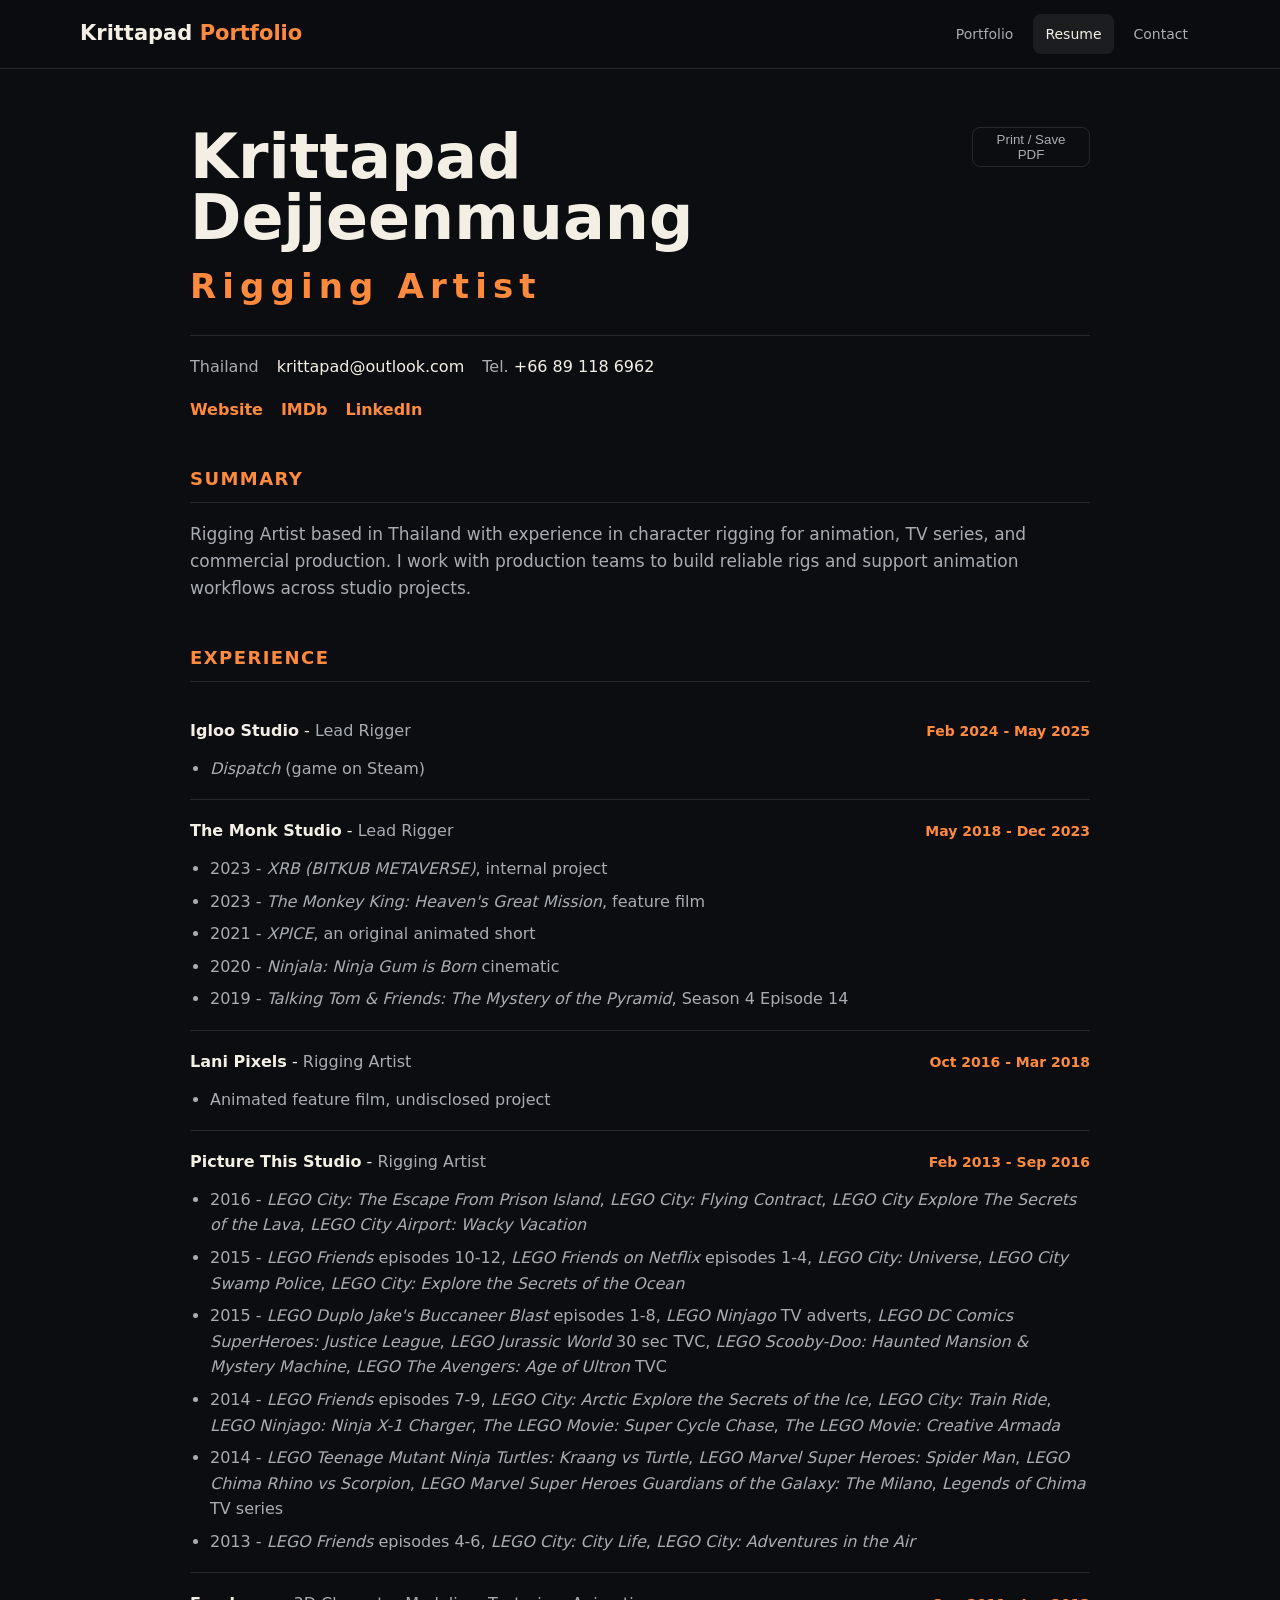
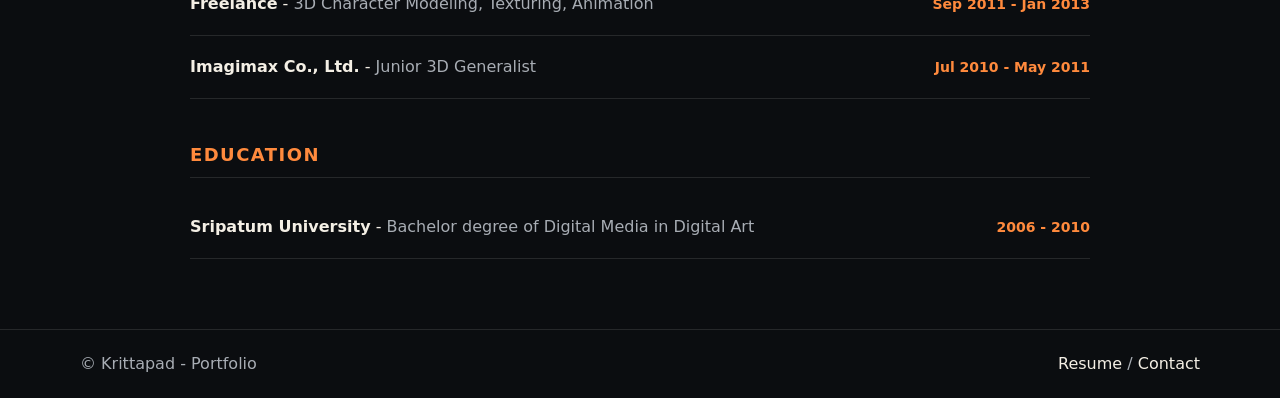
==== commit 6e745352: "Fix HTML formatting in resume.html rename position at monk studio from rigger artist to read rigger" ====
--- a/resume.html
+++ b/resume.html
@@ -51,7 +51,7 @@
 
         <article class="job">
           <div class="job__head">
-            <div><span class="job__company">The Monk Studio</span> - <span class="job__role">Rigging Artist</span></div>
+            <div><span class="job__company">The Monk Studio</span> - <span class="job__role">Lead Rigger</span></div>
             <span class="job__dates">May 2018 - Dec 2023</span>
           </div>
           <ul>
